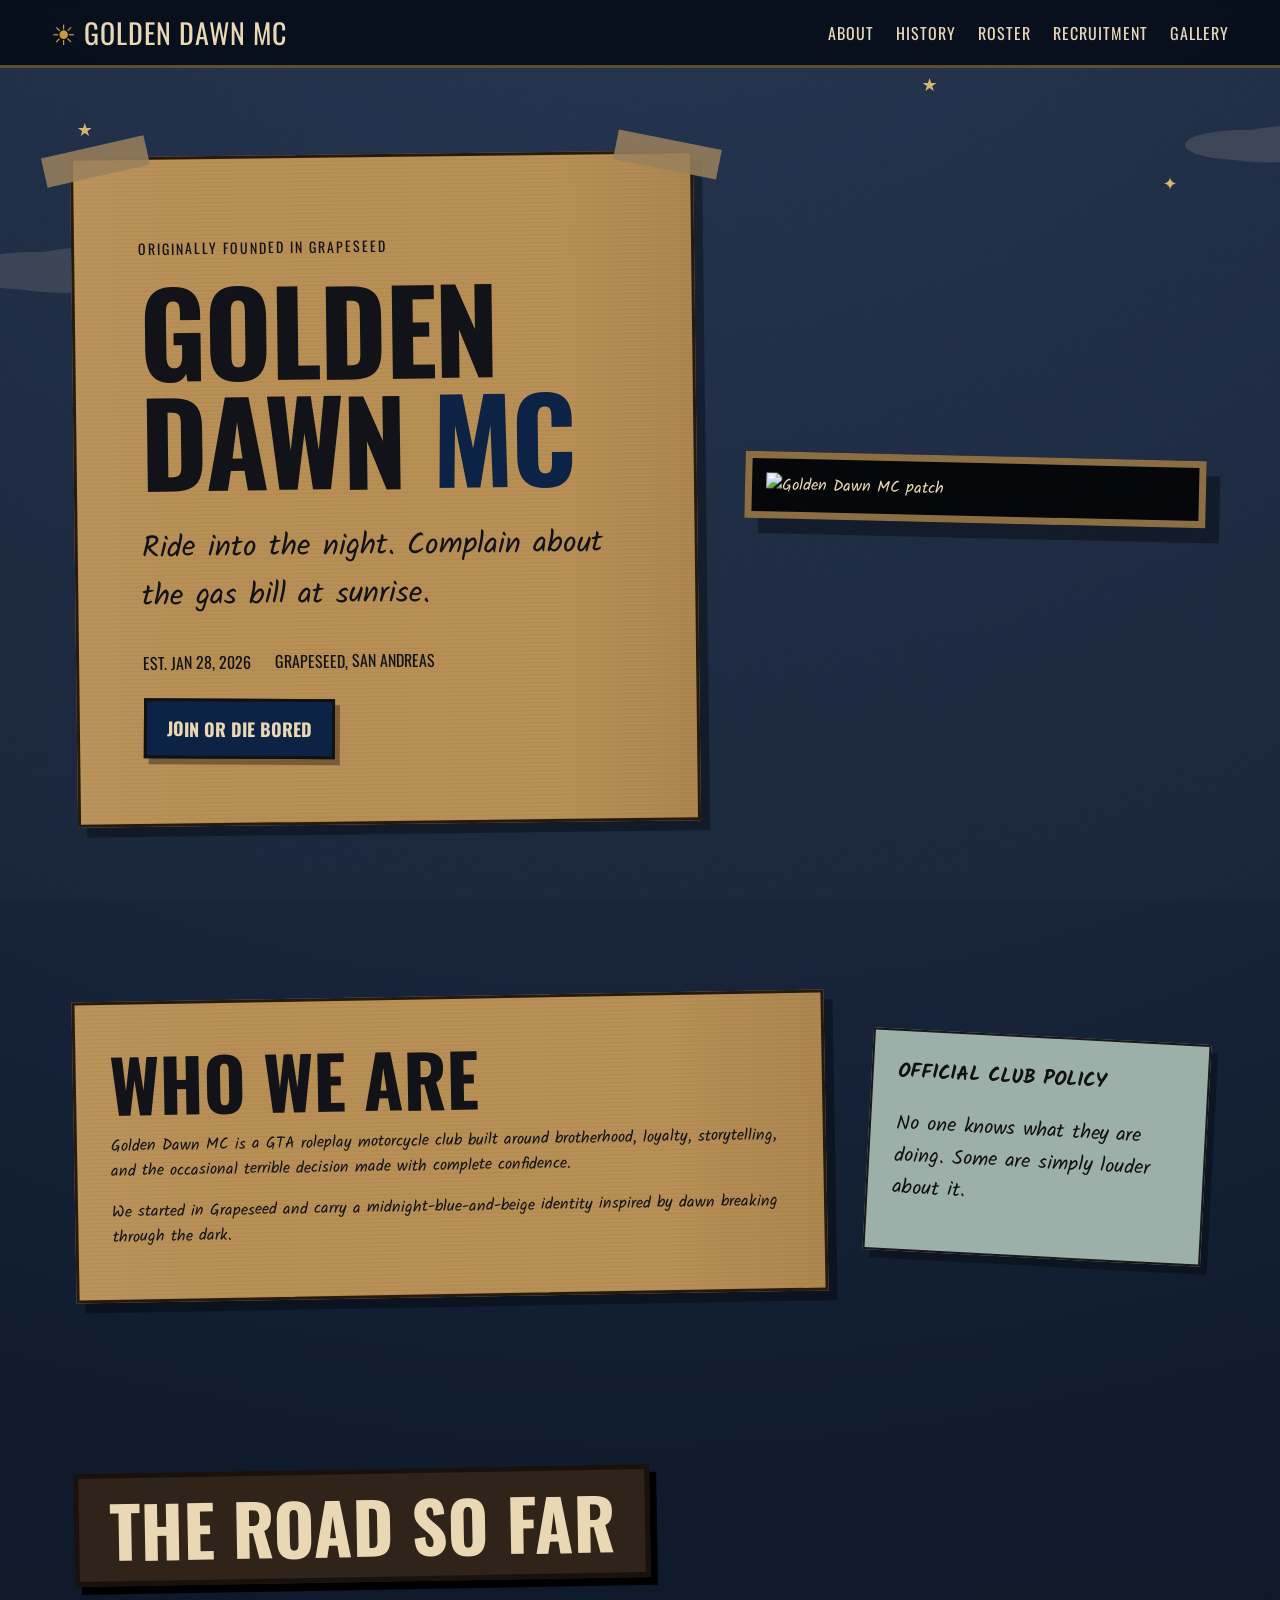
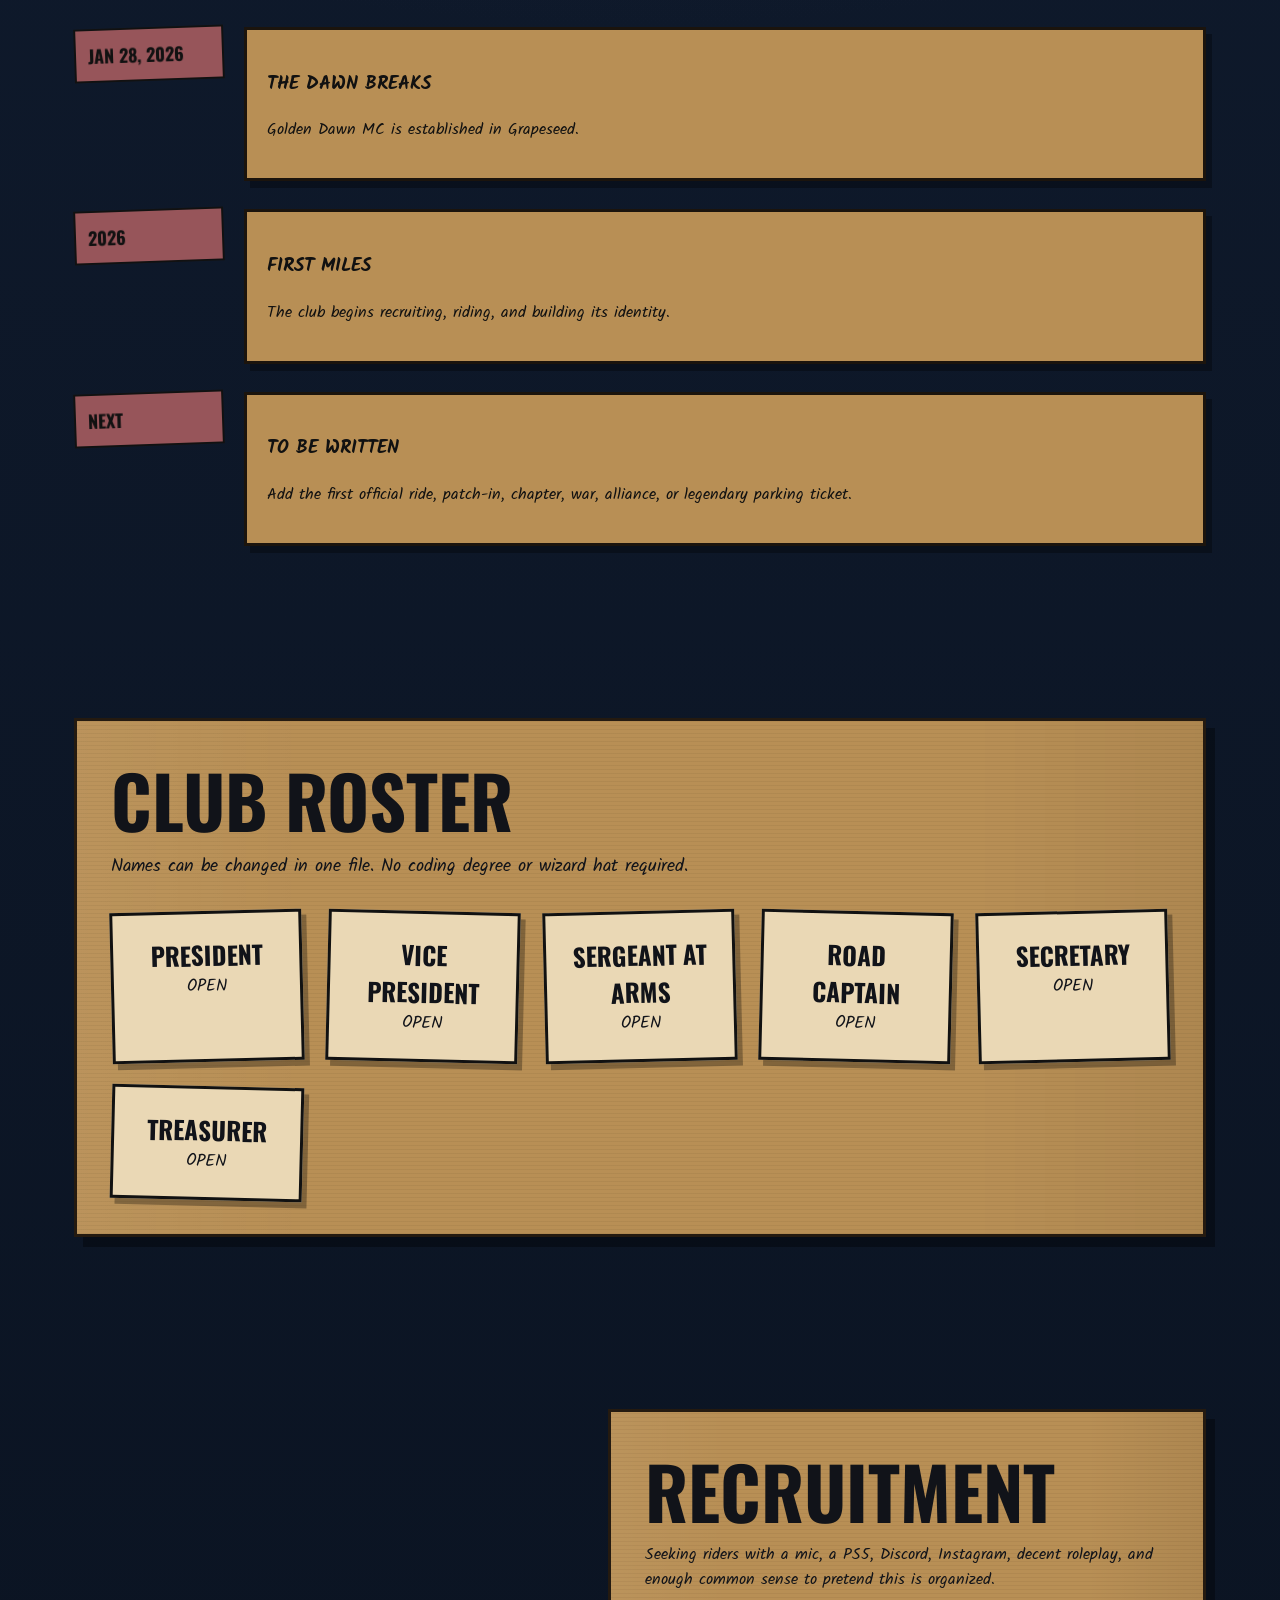
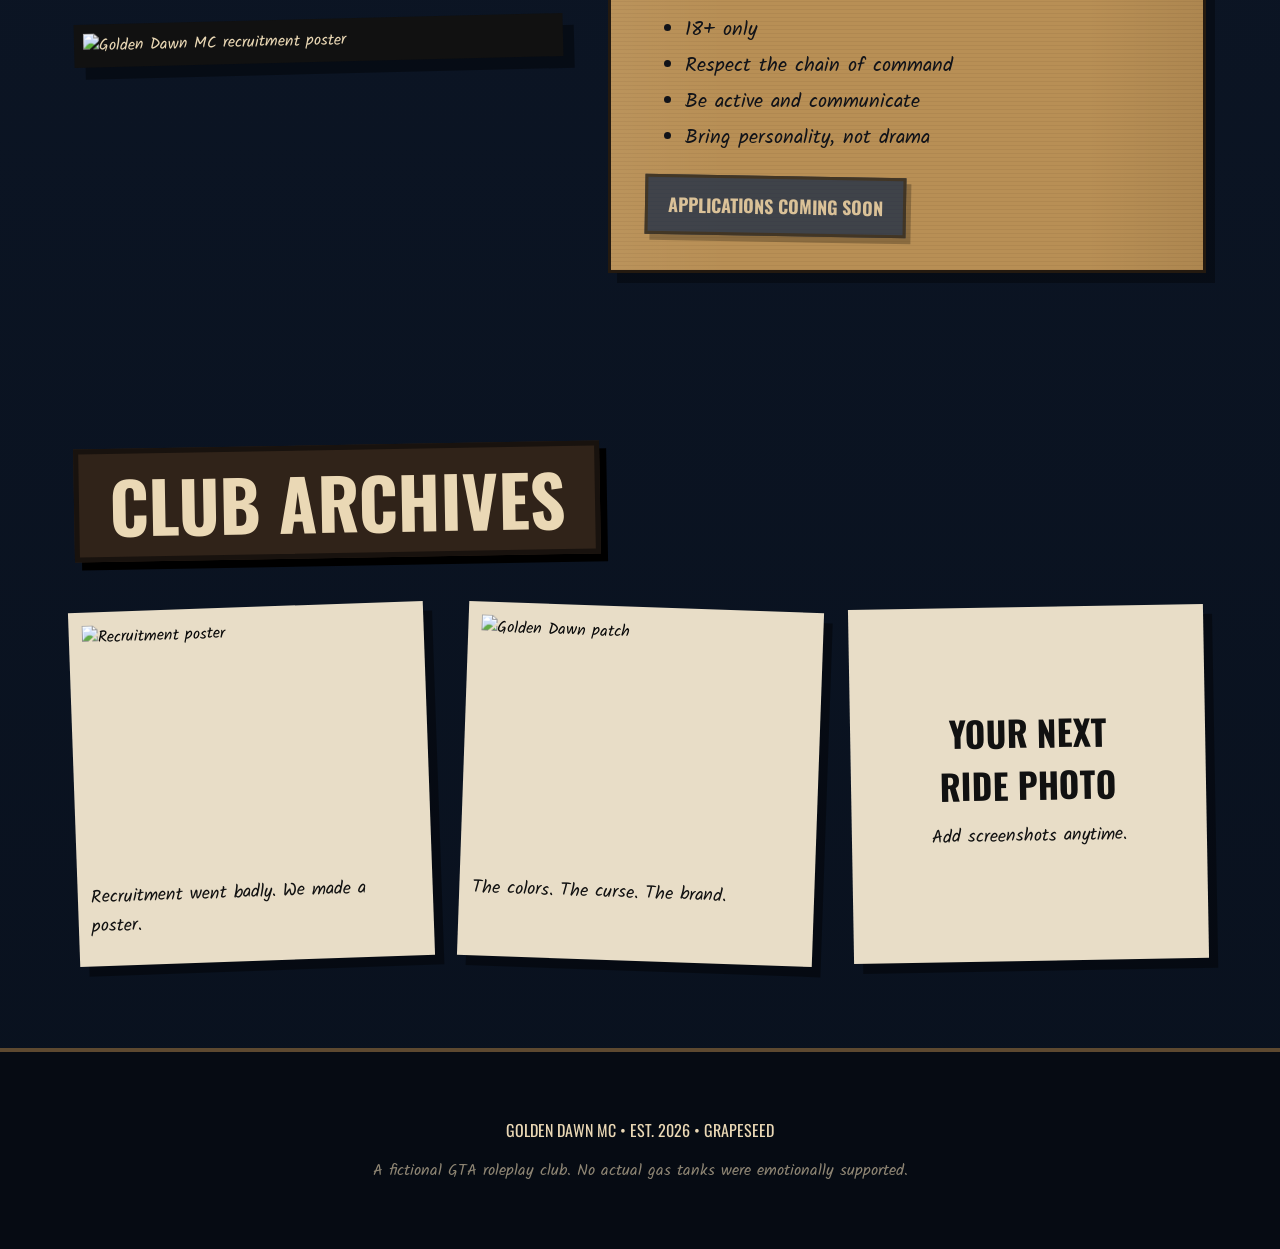
==== index.html @ 98eec3bc "Initial website upload" ====
<!doctype html>
<html lang="en">
<head>
  <meta charset="utf-8" />
  <meta name="viewport" content="width=device-width,initial-scale=1" />
  <meta name="theme-color" content="#0b1323" />
  <meta name="description" content="Golden Dawn MC — established January 28, 2026 in Grapeseed." />
  <title>Golden Dawn MC</title>
  <link rel="preconnect" href="https://fonts.googleapis.com">
  <link rel="preconnect" href="https://fonts.gstatic.com" crossorigin>
  <link href="https://fonts.googleapis.com/css2?family=Kalam:wght@400;700&family=Oswald:wght@500;700&display=swap" rel="stylesheet">
  <link rel="stylesheet" href="styles.css" />
</head>
<body>
  <div class="paper-sky" aria-hidden="true">
    <span class="star s1">★</span><span class="star s2">✦</span><span class="star s3">★</span>
    <span class="cloud c1"></span><span class="cloud c2"></span>
  </div>

  <header class="topbar">
    <a class="brand" href="#home">
      <span class="mini-sun">☀</span>
      <span>GOLDEN DAWN MC</span>
    </a>
    <button id="menuBtn" class="menu-btn" aria-expanded="false" aria-controls="mainNav">MENU</button>
    <nav id="mainNav" class="nav">
      <a href="#about">ABOUT</a>
      <a href="#history">HISTORY</a>
      <a href="#roster">ROSTER</a>
      <a href="#recruitment">RECRUITMENT</a>
      <a href="#gallery">GALLERY</a>
    </nav>
  </header>

  <main>
    <section id="home" class="hero section">
      <div class="hero-copy cardboard big-sign">
        <div class="tape tape-left"></div><div class="tape tape-right"></div>
        <p class="eyebrow">ORIGINALLY FOUNDED IN GRAPESEED</p>
        <h1>GOLDEN DAWN <span>MC</span></h1>
        <p class="tagline">Ride into the night. Complain about the gas bill at sunrise.</p>
        <div class="hero-meta">
          <span>EST. JAN 28, 2026</span>
          <span>GRAPESEED, SAN ANDREAS</span>
        </div>
        <a class="paper-button" href="#recruitment">JOIN OR DIE BORED</a>
      </div>

      <div class="patch-frame">
        <img src="assets/golden-dawn-patch.jpg" alt="Golden Dawn MC patch" />
      </div>
    </section>

    <section id="about" class="section split">
      <div class="cardboard panel crooked-left">
        <h2>WHO WE ARE</h2>
        <p id="aboutText">Golden Dawn MC is a GTA roleplay motorcycle club built around brotherhood, loyalty, storytelling, and the occasional terrible decision made with complete confidence.</p>
        <p>We started in Grapeseed and carry a midnight-blue-and-beige identity inspired by dawn breaking through the dark.</p>
      </div>
      <aside class="sticky-note note-blue">
        <strong>OFFICIAL CLUB POLICY</strong>
        <p>No one knows what they are doing. Some are simply louder about it.</p>
      </aside>
    </section>

    <section id="history" class="section">
      <div class="wood-title"><h2>THE ROAD SO FAR</h2></div>
      <div id="timeline" class="timeline"></div>
    </section>

    <section id="roster" class="section">
      <div class="cardboard panel">
        <h2>CLUB ROSTER</h2>
        <p class="small-copy">Names can be changed in one file. No coding degree or wizard hat required.</p>
        <div id="rosterGrid" class="roster-grid"></div>
      </div>
    </section>

    <section id="recruitment" class="section recruitment">
      <div class="poster-wrap">
        <img src="assets/recruitment-poster.jpg" alt="Golden Dawn MC recruitment poster" />
      </div>
      <div class="cardboard panel requirements">
        <h2>RECRUITMENT</h2>
        <p>Seeking riders with a mic, a PS5, Discord, Instagram, decent roleplay, and enough common sense to pretend this is organized.</p>
        <ul>
          <li>18+ only</li>
          <li>Respect the chain of command</li>
          <li>Be active and communicate</li>
          <li>Bring personality, not drama</li>
        </ul>
        <a class="paper-button disabled" href="#" aria-disabled="true">APPLICATIONS COMING SOON</a>
      </div>
    </section>

    <section id="gallery" class="section">
      <div class="wood-title"><h2>CLUB ARCHIVES</h2></div>
      <div id="galleryGrid" class="gallery-grid">
        <figure class="polaroid"><img src="assets/recruitment-poster.jpg" alt="Recruitment poster"><figcaption>Recruitment went badly. We made a poster.</figcaption></figure>
        <figure class="polaroid"><img src="assets/golden-dawn-patch.jpg" alt="Golden Dawn patch"><figcaption>The colors. The curse. The brand.</figcaption></figure>
        <div class="polaroid placeholder"><span>YOUR NEXT<br>RIDE PHOTO</span><figcaption>Add screenshots anytime.</figcaption></div>
      </div>
    </section>
  </main>

  <footer>
    <p>GOLDEN DAWN MC • EST. 2026 • GRAPESEED</p>
    <p class="fine">A fictional GTA roleplay club. No actual gas tanks were emotionally supported.</p>
  </footer>

  <script src="content.js"></script>
  <script src="script.js"></script>
</body>
</html>
---- styles.css ----
:root{
  --night:#09111e;
  --night2:#111d31;
  --paper:#b88f55;
  --paper2:#d1aa70;
  --ink:#111319;
  --blue:#0d2345;
  --cream:#ead8b5;
  --gold:#c9993b;
  --red:#97555a;
  --green:#687348;
}
*{box-sizing:border-box}
html{scroll-behavior:smooth}
body{
  margin:0;color:var(--cream);background:
  radial-gradient(circle at 50% -10%,#263754 0,transparent 42%),
  linear-gradient(var(--night2),var(--night));
  font-family:Kalam,system-ui,sans-serif;
  min-height:100vh;overflow-x:hidden
}
body:before{
  content:"";position:fixed;inset:0;pointer-events:none;opacity:.12;
  background-image:url("data:image/svg+xml,%3Csvg xmlns='http://www.w3.org/2000/svg' width='90' height='90'%3E%3Cfilter id='n'%3E%3CfeTurbulence type='fractalNoise' baseFrequency='.9' numOctaves='3' stitchTiles='stitch'/%3E%3C/filter%3E%3Crect width='100%25' height='100%25' filter='url(%23n)' opacity='.4'/%3E%3C/svg%3E")
}
.paper-sky{position:fixed;inset:0;z-index:-1;overflow:hidden}
.star{position:absolute;color:#d8b56d;font-size:18px;animation:twinkle 3s infinite ease-in-out}
.s1{left:6%;top:13%}.s2{right:8%;top:19%;animation-delay:1s}.s3{left:72%;top:8%;animation-delay:2s}
.cloud{position:absolute;width:150px;height:38px;background:#bbb3a6;opacity:.18;border-radius:50%;filter:drop-shadow(30px 3px 0 #bbb3a6) drop-shadow(60px -5px 0 #bbb3a6)}
.c1{left:-40px;top:28%}.c2{right:-40px;top:14%;transform:scale(.8)}
@keyframes twinkle{50%{opacity:.25;transform:scale(.8)}}
.topbar{
  position:sticky;top:0;z-index:20;display:flex;align-items:center;justify-content:space-between;
  padding:12px clamp(16px,4vw,58px);background:rgba(7,14,25,.92);backdrop-filter:blur(10px);
  border-bottom:3px solid rgba(201,153,59,.45)
}
.brand{color:var(--cream);text-decoration:none;font-family:Oswald,sans-serif;font-size:clamp(18px,2.6vw,28px);letter-spacing:1px}
.mini-sun{color:var(--gold)}
.nav{display:flex;gap:22px}.nav a{color:var(--cream);text-decoration:none;font-family:Oswald,sans-serif;letter-spacing:1px}
.nav a:hover{color:var(--gold)}
.menu-btn{display:none;background:var(--paper);border:2px solid #111;padding:8px 12px;font:700 16px Oswald;transform:rotate(-2deg)}
.section{max-width:1180px;margin:auto;padding:86px 24px;position:relative}
.hero{min-height:88vh;display:grid;grid-template-columns:1.15fr .85fr;align-items:center;gap:48px}
.cardboard{
  color:var(--ink);background:
  linear-gradient(90deg,rgba(255,255,255,.04),transparent 20% 80%,rgba(0,0,0,.06)),
  repeating-linear-gradient(0deg,rgba(45,28,9,.06) 0 1px,transparent 1px 4px),
  var(--paper);
  border:3px solid #241a10;box-shadow:9px 10px 0 rgba(0,0,0,.34);
  position:relative
}
.big-sign{padding:clamp(30px,5vw,64px);transform:rotate(-.7deg)}
.big-sign h1,.panel h2,.wood-title h2{
  font-family:Oswald,sans-serif;line-height:.95;margin:.15em 0;text-transform:uppercase
}
.big-sign h1{font-size:clamp(58px,9vw,118px);letter-spacing:-2px}
.big-sign h1 span{color:var(--blue)}
.eyebrow{font-family:Oswald;letter-spacing:2px;font-size:14px}
.tagline{font-size:clamp(20px,2.5vw,30px);max-width:650px}
.hero-meta{display:flex;flex-wrap:wrap;gap:10px 24px;font-family:Oswald;margin:25px 0}
.tape{position:absolute;width:105px;height:30px;background:#9a805c;opacity:.86;top:-14px}
.tape-left{left:-30px;transform:rotate(-12deg)}.tape-right{right:-30px;transform:rotate(12deg)}
.paper-button{
  display:inline-block;background:var(--blue);color:var(--cream);padding:14px 20px;text-decoration:none;
  border:3px solid #111;font:700 18px Oswald;box-shadow:5px 6px 0 rgba(0,0,0,.35);transform:rotate(1deg)
}
.paper-button:hover{transform:translateY(-2px) rotate(-1deg)}
.patch-frame{padding:14px;background:#05070a;border:7px solid #8c6e45;box-shadow:14px 15px 0 rgba(0,0,0,.36);transform:rotate(1.3deg)}
.patch-frame img{width:100%;display:block}
.split{display:grid;grid-template-columns:1fr .45fr;gap:42px;align-items:center}
.panel{padding:34px}.panel h2{font-size:clamp(42px,6vw,72px)}
.crooked-left{transform:rotate(-1deg)}
.sticky-note{color:#111;padding:25px;box-shadow:7px 8px 0 rgba(0,0,0,.3);font-size:20px;transform:rotate(3deg);border:2px solid #171717}
.note-blue{background:#9cafa9}
.wood-title{background:#302319;border:5px solid #18120e;padding:18px 30px;display:inline-block;transform:rotate(-1deg);box-shadow:7px 8px 0 #000}
.wood-title h2{font-size:clamp(38px,6vw,70px);margin:0}
.timeline{margin-top:45px;display:grid;gap:28px}
.timeline-item{display:grid;grid-template-columns:150px 1fr;gap:20px;align-items:start}
.timeline-date{background:var(--red);color:#111;border:2px solid #111;padding:12px;font:700 18px Oswald;transform:rotate(-2deg)}
.timeline-copy{background:var(--paper);color:#111;border:3px solid #1b140d;padding:20px;box-shadow:6px 7px 0 rgba(0,0,0,.3)}
.roster-grid{display:grid;grid-template-columns:repeat(auto-fit,minmax(180px,1fr));gap:24px;margin-top:30px}
.member{padding:22px;background:var(--cream);border:3px solid #111;text-align:center;transform:rotate(var(--tilt,1deg));box-shadow:5px 6px 0 rgba(0,0,0,.3)}
.member strong{display:block;font:700 25px Oswald}.member span{font-size:17px}
.small-copy{font-size:18px}
.recruitment{display:grid;grid-template-columns:.9fr 1.1fr;gap:45px;align-items:center}
.poster-wrap{background:#111;padding:9px;transform:rotate(-1.4deg);box-shadow:11px 12px 0 rgba(0,0,0,.4)}
.poster-wrap img{display:block;width:100%}
.requirements ul{font-size:20px;line-height:1.8}
.disabled{opacity:.7;pointer-events:none}
.gallery-grid{display:grid;grid-template-columns:repeat(3,1fr);gap:34px;margin-top:50px}
.polaroid{margin:0;background:#e8ddc7;padding:13px 13px 25px;color:#111;box-shadow:9px 10px 0 rgba(0,0,0,.4);transform:rotate(-2deg)}
.polaroid:nth-child(2){transform:rotate(2deg)}.polaroid:nth-child(3){transform:rotate(-1deg)}
.polaroid img{width:100%;aspect-ratio:4/3;object-fit:cover;display:block;filter:saturate(.8) contrast(1.08)}
.polaroid figcaption{padding-top:12px;font-size:18px}
.placeholder{min-height:280px;display:flex;flex-direction:column;justify-content:center;align-items:center}
.placeholder span{font:700 35px Oswald;text-align:center}
footer{text-align:center;padding:50px 20px;background:#060b13;border-top:4px solid #5d4930;font-family:Oswald}
.fine{opacity:.6;font-family:Kalam}
@media(max-width:820px){
  .menu-btn{display:block}.nav{display:none;position:absolute;right:12px;top:62px;flex-direction:column;background:var(--paper);padding:18px;border:3px solid #111;box-shadow:6px 7px #000}
  .nav.open{display:flex}.nav a{color:#111}
  .hero,.split,.recruitment{grid-template-columns:1fr}.hero{padding-top:45px}.patch-frame{max-width:570px;margin:auto}
  .gallery-grid{grid-template-columns:1fr}.timeline-item{grid-template-columns:1fr}
}
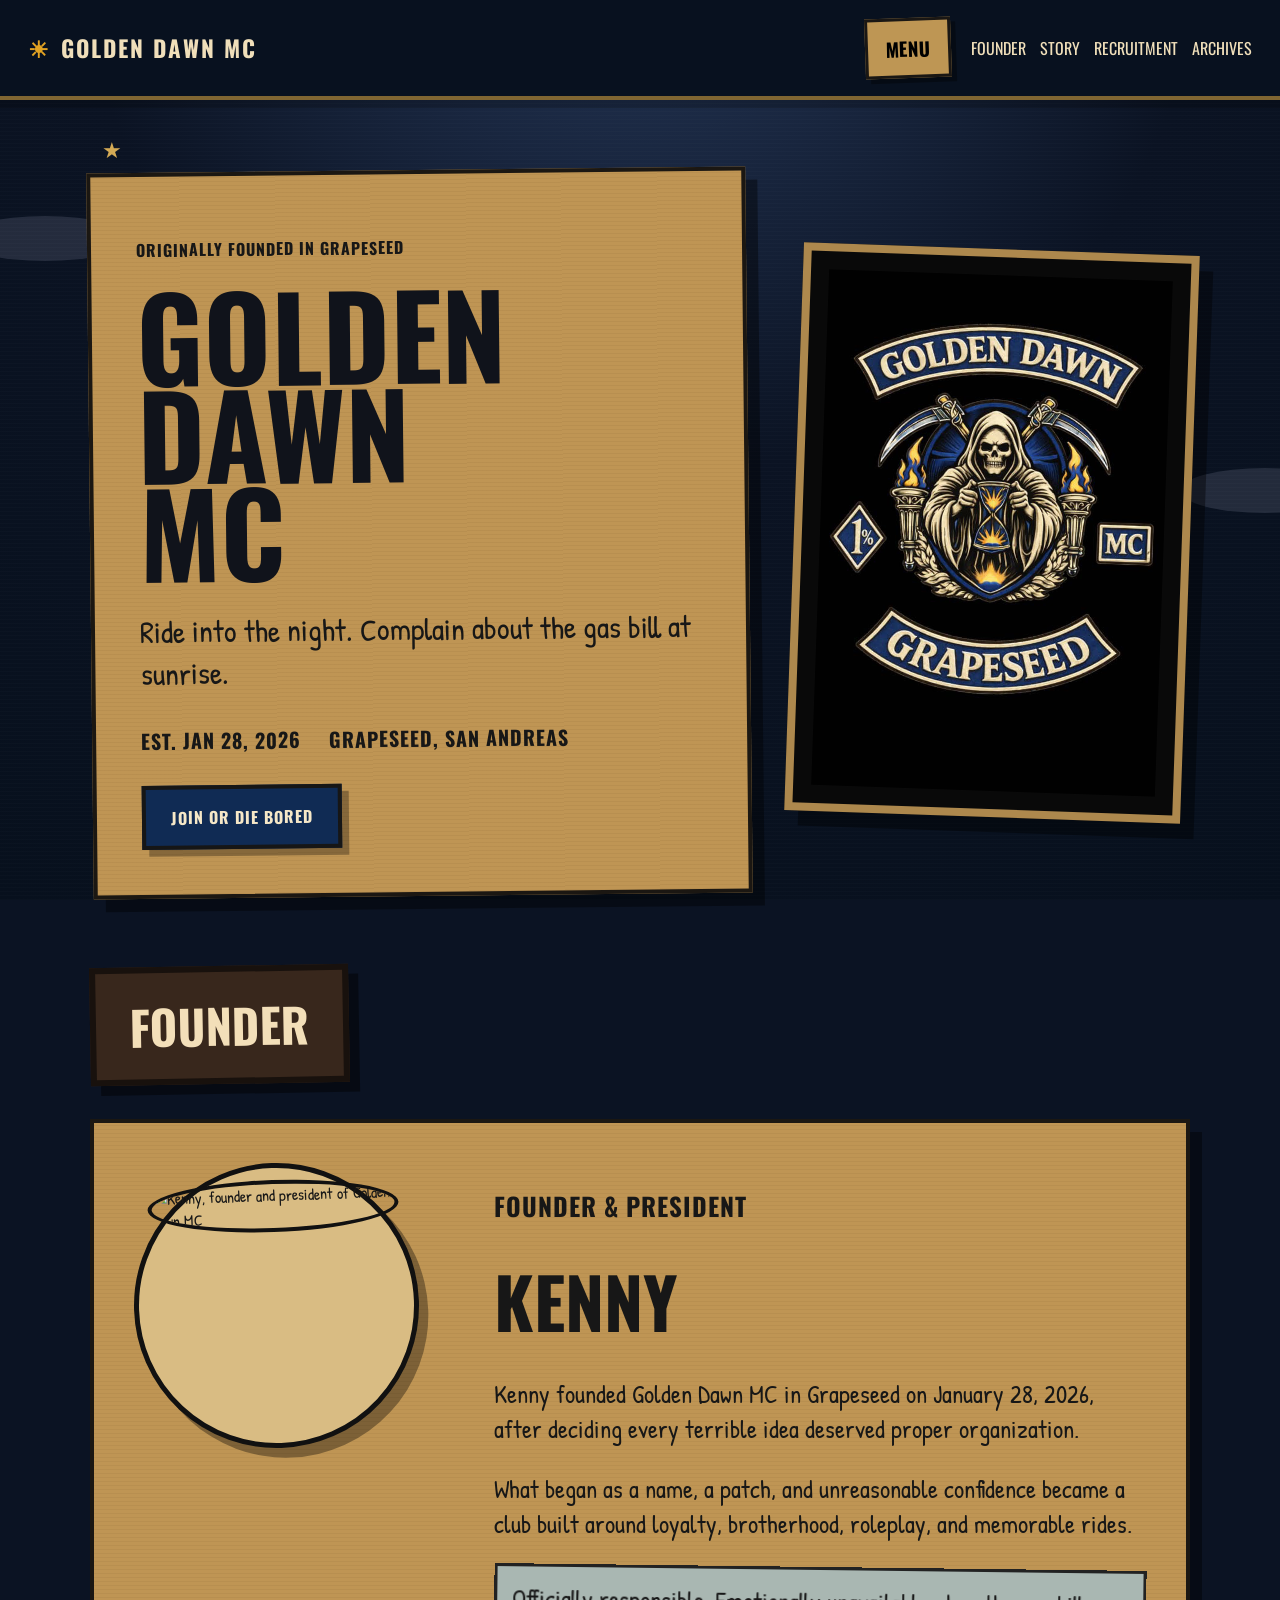
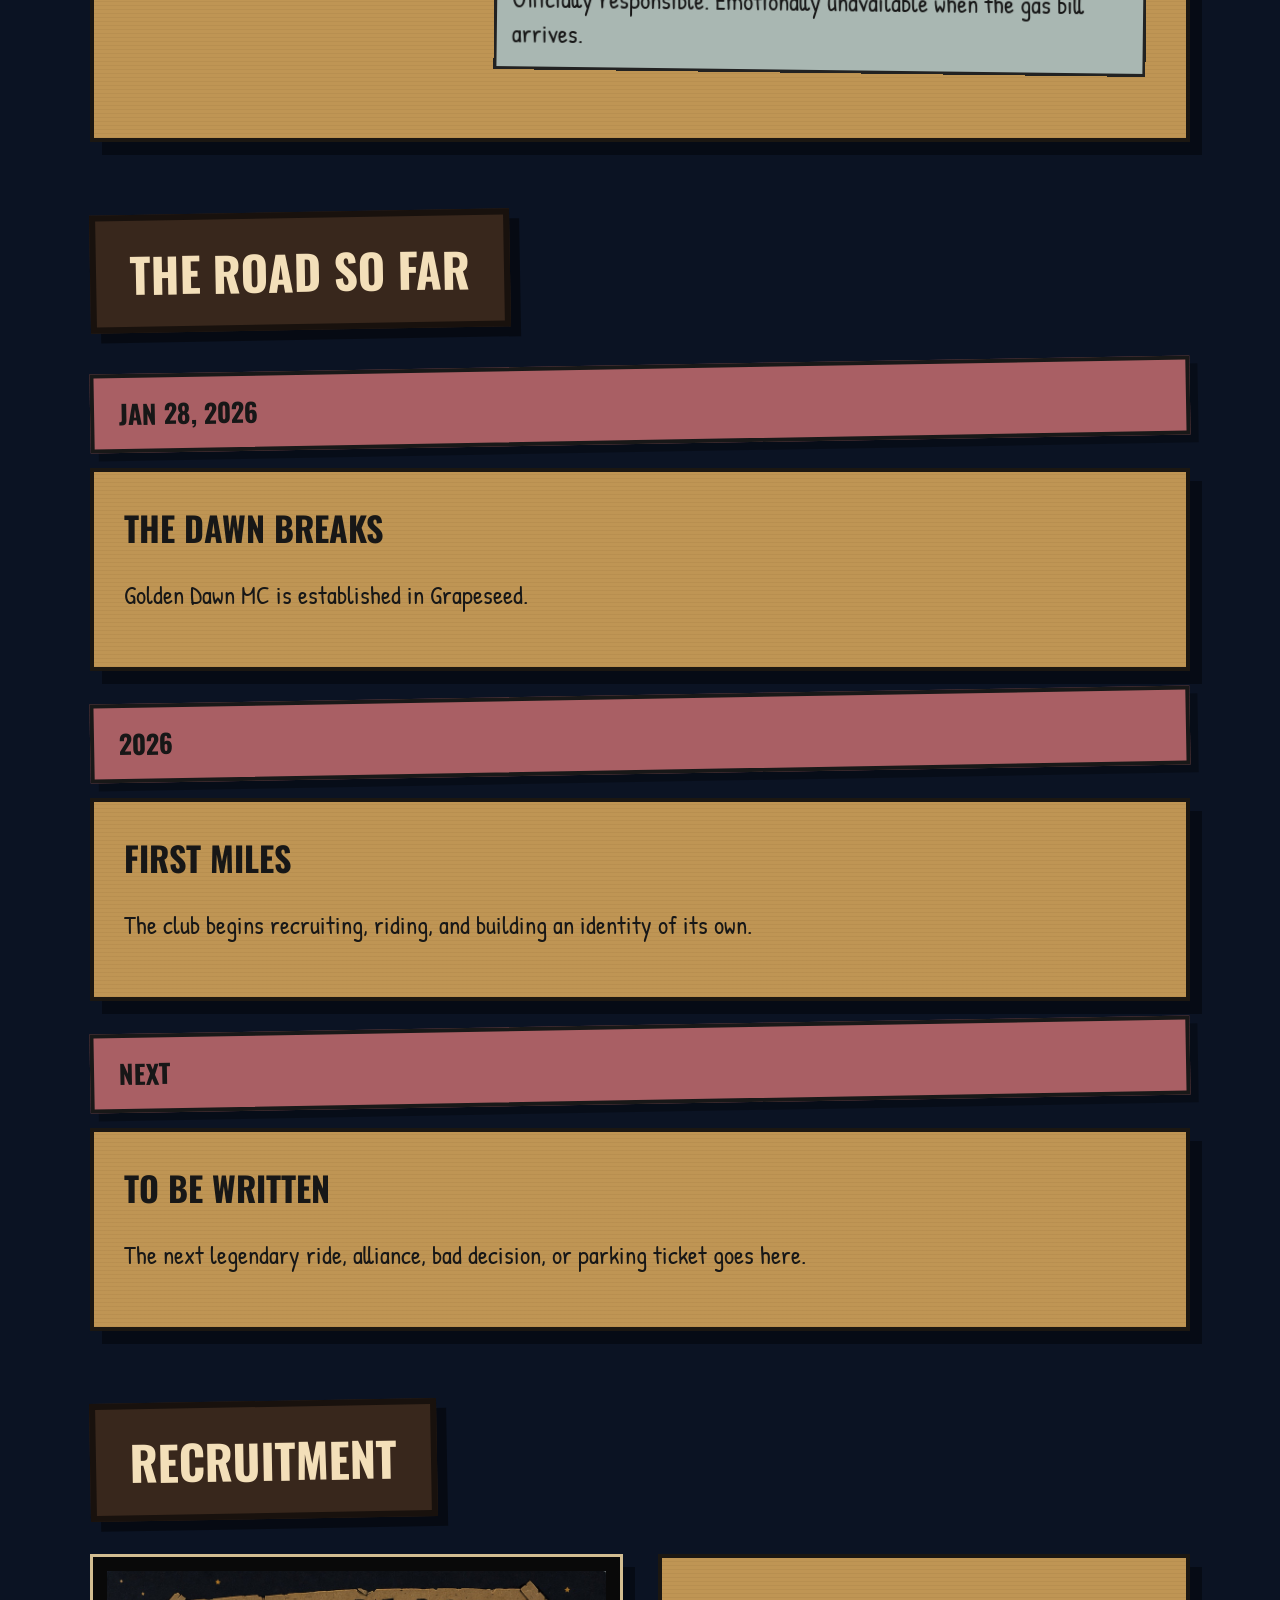
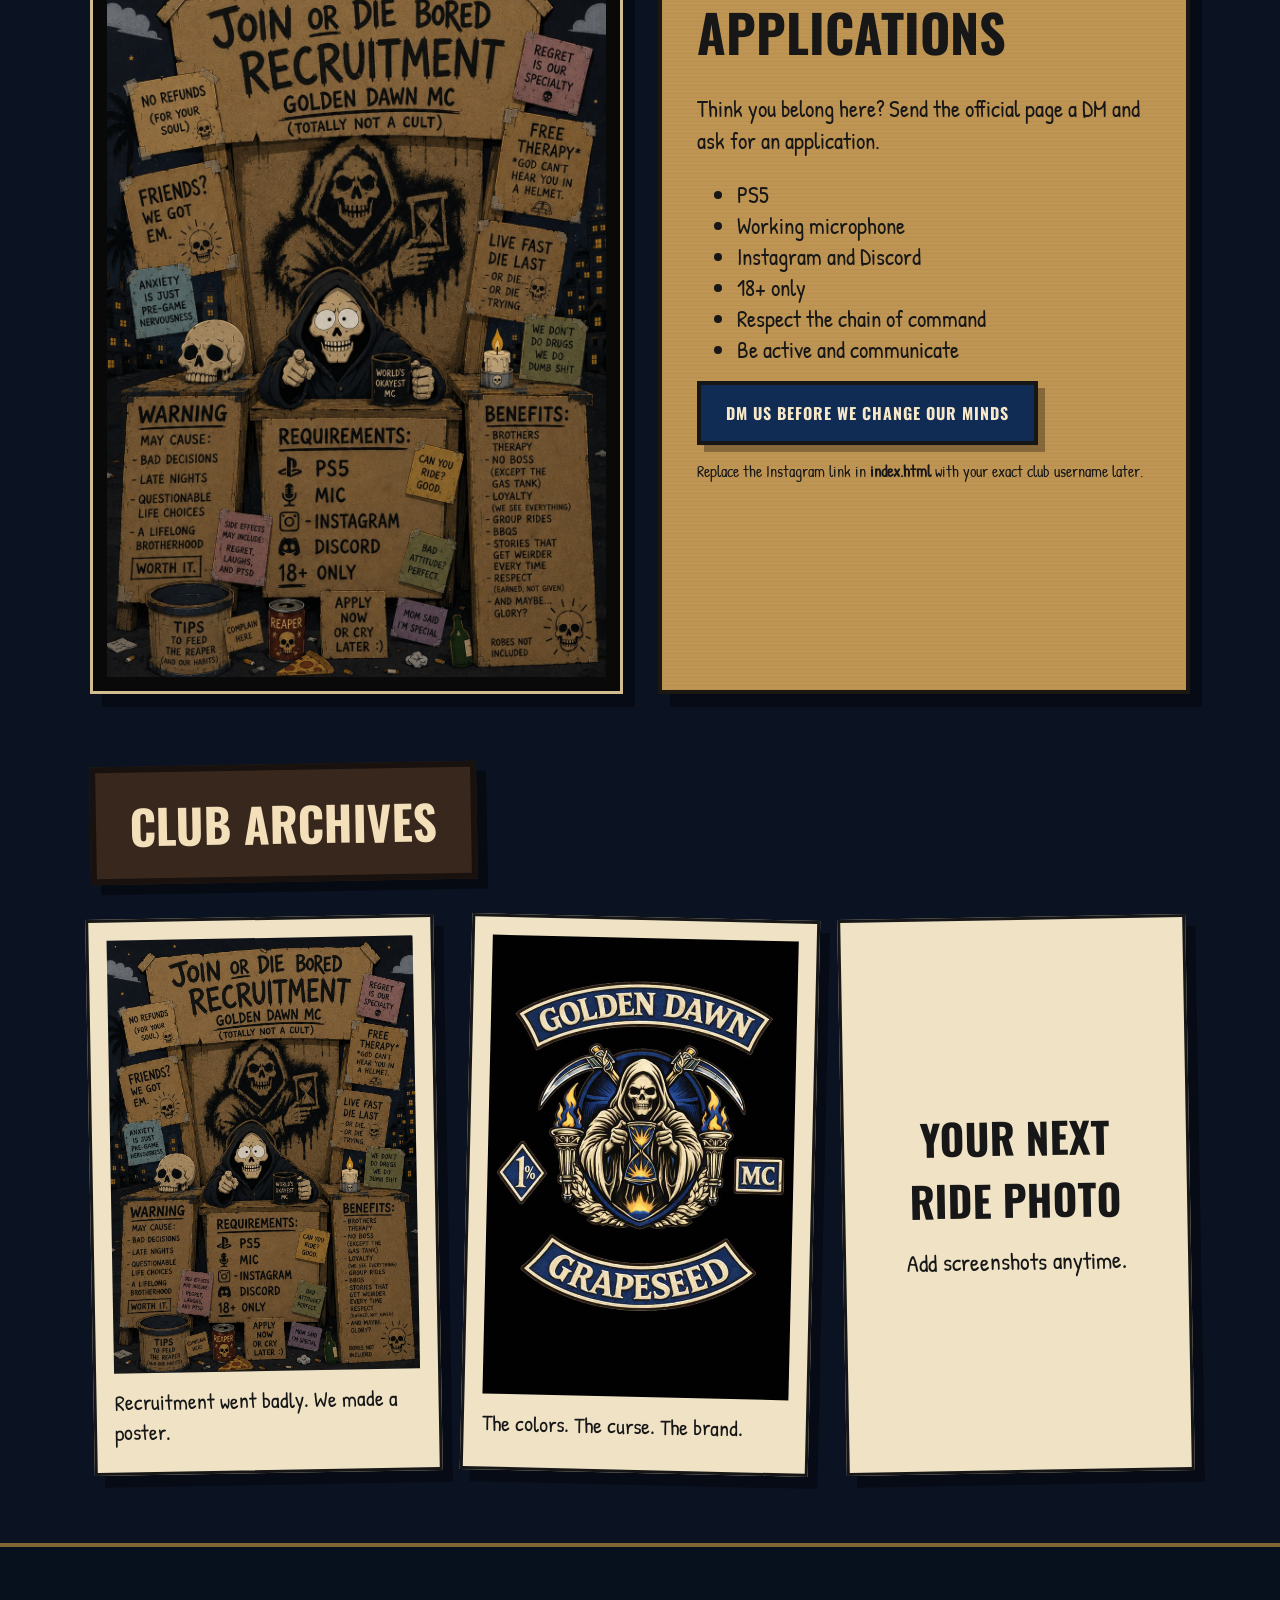
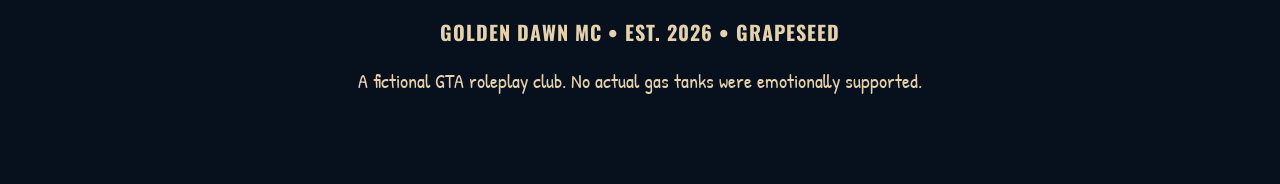
==== commit e797011c: "Add files via upload" ====
--- a/index.html
+++ b/index.html
@@ -1,114 +1,137 @@
 <!doctype html>
 <html lang="en">
 <head>
-  <meta charset="utf-8" />
-  <meta name="viewport" content="width=device-width,initial-scale=1" />
-  <meta name="theme-color" content="#0b1323" />
-  <meta name="description" content="Golden Dawn MC — established January 28, 2026 in Grapeseed." />
+  <meta charset="utf-8">
+  <meta name="viewport" content="width=device-width, initial-scale=1">
+  <meta name="theme-color" content="#0b1323">
+  <meta name="description" content="Official website of Golden Dawn MC, a fictional GTA roleplay motorcycle club founded in Grapeseed.">
   <title>Golden Dawn MC</title>
   <link rel="preconnect" href="https://fonts.googleapis.com">
   <link rel="preconnect" href="https://fonts.gstatic.com" crossorigin>
-  <link href="https://fonts.googleapis.com/css2?family=Kalam:wght@400;700&family=Oswald:wght@500;700&display=swap" rel="stylesheet">
-  <link rel="stylesheet" href="styles.css" />
+  <link href="https://fonts.googleapis.com/css2?family=Oswald:wght@500;600;700&family=Patrick+Hand&display=swap" rel="stylesheet">
+  <link rel="stylesheet" href="styles.css">
 </head>
 <body>
-  <div class="paper-sky" aria-hidden="true">
-    <span class="star s1">★</span><span class="star s2">✦</span><span class="star s3">★</span>
+  <div class="sky" aria-hidden="true">
+    <span class="star s1">★</span><span class="star s2">★</span><span class="star s3">★</span>
     <span class="cloud c1"></span><span class="cloud c2"></span>
   </div>
 
   <header class="topbar">
-    <a class="brand" href="#home">
-      <span class="mini-sun">☀</span>
-      <span>GOLDEN DAWN MC</span>
-    </a>
-    <button id="menuBtn" class="menu-btn" aria-expanded="false" aria-controls="mainNav">MENU</button>
+    <a class="brand" href="#home"><span class="sun">☀</span><span>GOLDEN DAWN MC</span></a>
+    <button class="menu-btn" id="menuBtn" aria-expanded="false" aria-controls="mainNav">MENU</button>
     <nav id="mainNav" class="nav">
-      <a href="#about">ABOUT</a>
-      <a href="#history">HISTORY</a>
-      <a href="#roster">ROSTER</a>
+      <a href="#founder">FOUNDER</a>
+      <a href="#story">STORY</a>
       <a href="#recruitment">RECRUITMENT</a>
-      <a href="#gallery">GALLERY</a>
+      <a href="#archives">ARCHIVES</a>
     </nav>
   </header>
 
   <main>
-    <section id="home" class="hero section">
-      <div class="hero-copy cardboard big-sign">
-        <div class="tape tape-left"></div><div class="tape tape-right"></div>
+    <section id="home" class="section hero">
+      <div class="cardboard hero-card">
         <p class="eyebrow">ORIGINALLY FOUNDED IN GRAPESEED</p>
-        <h1>GOLDEN DAWN <span>MC</span></h1>
+        <h1>GOLDEN DAWN<br>MC</h1>
         <p class="tagline">Ride into the night. Complain about the gas bill at sunrise.</p>
-        <div class="hero-meta">
+        <div class="facts">
           <span>EST. JAN 28, 2026</span>
           <span>GRAPESEED, SAN ANDREAS</span>
         </div>
         <a class="paper-button" href="#recruitment">JOIN OR DIE BORED</a>
       </div>
 
-      <div class="patch-frame">
-        <img src="assets/golden-dawn-patch.jpg" alt="Golden Dawn MC patch" />
+      <figure class="patch-frame">
+        <img src="golden-dawn-patch.jpg" alt="Golden Dawn Motorcycle Club patch">
+      </figure>
+    </section>
+
+    <section id="founder" class="section">
+      <div class="section-label">FOUNDER</div>
+      <article class="founder-card cardboard">
+        <div class="founder-photo-frame">
+          <img src="kenny-founder.jpg" alt="Kenny, founder and president of Golden Dawn MC">
+        </div>
+        <div class="founder-copy">
+          <p class="tiny-label">FOUNDER & PRESIDENT</p>
+          <h2>KENNY</h2>
+          <p>Kenny founded Golden Dawn MC in Grapeseed on January 28, 2026, after deciding every terrible idea deserved proper organization.</p>
+          <p>What began as a name, a patch, and unreasonable confidence became a club built around loyalty, brotherhood, roleplay, and memorable rides.</p>
+          <p class="quote">Officially responsible. Emotionally unavailable when the gas bill arrives.</p>
+        </div>
+      </article>
+    </section>
+
+    <section id="story" class="section">
+      <div class="section-label">THE ROAD SO FAR</div>
+      <div class="timeline">
+        <div class="date-strip">JAN 28, 2026</div>
+        <article class="story-card">
+          <h3>THE DAWN BREAKS</h3>
+          <p>Golden Dawn MC is established in Grapeseed.</p>
+        </article>
+
+        <div class="date-strip">2026</div>
+        <article class="story-card">
+          <h3>FIRST MILES</h3>
+          <p>The club begins recruiting, riding, and building an identity of its own.</p>
+        </article>
+
+        <div class="date-strip">NEXT</div>
+        <article class="story-card">
+          <h3>TO BE WRITTEN</h3>
+          <p>The next legendary ride, alliance, bad decision, or parking ticket goes here.</p>
+        </article>
       </div>
     </section>
 
-    <section id="about" class="section split">
-      <div class="cardboard panel crooked-left">
-        <h2>WHO WE ARE</h2>
-        <p id="aboutText">Golden Dawn MC is a GTA roleplay motorcycle club built around brotherhood, loyalty, storytelling, and the occasional terrible decision made with complete confidence.</p>
-        <p>We started in Grapeseed and carry a midnight-blue-and-beige identity inspired by dawn breaking through the dark.</p>
-      </div>
-      <aside class="sticky-note note-blue">
-        <strong>OFFICIAL CLUB POLICY</strong>
-        <p>No one knows what they are doing. Some are simply louder about it.</p>
-      </aside>
-    </section>
-
-    <section id="history" class="section">
-      <div class="wood-title"><h2>THE ROAD SO FAR</h2></div>
-      <div id="timeline" class="timeline"></div>
-    </section>
-
-    <section id="roster" class="section">
-      <div class="cardboard panel">
-        <h2>CLUB ROSTER</h2>
-        <p class="small-copy">Names can be changed in one file. No coding degree or wizard hat required.</p>
-        <div id="rosterGrid" class="roster-grid"></div>
+    <section id="recruitment" class="section">
+      <div class="section-label">RECRUITMENT</div>
+      <div class="recruit-grid">
+        <figure class="poster-frame">
+          <img src="recruitment-poster.jpg" alt="Golden Dawn MC recruitment poster">
+        </figure>
+        <article class="requirements cardboard">
+          <h2>APPLICATIONS</h2>
+          <p>Think you belong here? Send the official page a DM and ask for an application.</p>
+          <ul>
+            <li>PS5</li>
+            <li>Working microphone</li>
+            <li>Instagram and Discord</li>
+            <li>18+ only</li>
+            <li>Respect the chain of command</li>
+            <li>Be active and communicate</li>
+          </ul>
+          <a class="paper-button" href="https://www.instagram.com/" target="_blank" rel="noopener">DM US BEFORE WE CHANGE OUR MINDS</a>
+          <p class="small-note">Replace the Instagram link in <strong>index.html</strong> with your exact club username later.</p>
+        </article>
       </div>
     </section>
 
-    <section id="recruitment" class="section recruitment">
-      <div class="poster-wrap">
-        <img src="assets/recruitment-poster.jpg" alt="Golden Dawn MC recruitment poster" />
-      </div>
-      <div class="cardboard panel requirements">
-        <h2>RECRUITMENT</h2>
-        <p>Seeking riders with a mic, a PS5, Discord, Instagram, decent roleplay, and enough common sense to pretend this is organized.</p>
-        <ul>
-          <li>18+ only</li>
-          <li>Respect the chain of command</li>
-          <li>Be active and communicate</li>
-          <li>Bring personality, not drama</li>
-        </ul>
-        <a class="paper-button disabled" href="#" aria-disabled="true">APPLICATIONS COMING SOON</a>
-      </div>
-    </section>
-
-    <section id="gallery" class="section">
-      <div class="wood-title"><h2>CLUB ARCHIVES</h2></div>
-      <div id="galleryGrid" class="gallery-grid">
-        <figure class="polaroid"><img src="assets/recruitment-poster.jpg" alt="Recruitment poster"><figcaption>Recruitment went badly. We made a poster.</figcaption></figure>
-        <figure class="polaroid"><img src="assets/golden-dawn-patch.jpg" alt="Golden Dawn patch"><figcaption>The colors. The curse. The brand.</figcaption></figure>
-        <div class="polaroid placeholder"><span>YOUR NEXT<br>RIDE PHOTO</span><figcaption>Add screenshots anytime.</figcaption></div>
+    <section id="archives" class="section">
+      <div class="section-label">CLUB ARCHIVES</div>
+      <div class="archive-grid">
+        <figure class="polaroid">
+          <img src="recruitment-poster.jpg" alt="Recruitment poster">
+          <figcaption>Recruitment went badly. We made a poster.</figcaption>
+        </figure>
+        <figure class="polaroid">
+          <img src="golden-dawn-patch.jpg" alt="Golden Dawn patch">
+          <figcaption>The colors. The curse. The brand.</figcaption>
+        </figure>
+        <div class="polaroid placeholder">
+          <strong>YOUR NEXT<br>RIDE PHOTO</strong>
+          <span>Add screenshots anytime.</span>
+        </div>
       </div>
     </section>
   </main>
 
   <footer>
-    <p>GOLDEN DAWN MC • EST. 2026 • GRAPESEED</p>
-    <p class="fine">A fictional GTA roleplay club. No actual gas tanks were emotionally supported.</p>
+    <strong>GOLDEN DAWN MC • EST. 2026 • GRAPESEED</strong>
+    <p>A fictional GTA roleplay club. No actual gas tanks were emotionally supported.</p>
   </footer>
 
-  <script src="content.js"></script>
   <script src="script.js"></script>
 </body>
 </html>
--- a/styles.css
+++ b/styles.css
@@ -1,105 +1 @@
-
-:root{
-  --night:#09111e;
-  --night2:#111d31;
-  --paper:#b88f55;
-  --paper2:#d1aa70;
-  --ink:#111319;
-  --blue:#0d2345;
-  --cream:#ead8b5;
-  --gold:#c9993b;
-  --red:#97555a;
-  --green:#687348;
-}
-*{box-sizing:border-box}
-html{scroll-behavior:smooth}
-body{
-  margin:0;color:var(--cream);background:
-  radial-gradient(circle at 50% -10%,#263754 0,transparent 42%),
-  linear-gradient(var(--night2),var(--night));
-  font-family:Kalam,system-ui,sans-serif;
-  min-height:100vh;overflow-x:hidden
-}
-body:before{
-  content:"";position:fixed;inset:0;pointer-events:none;opacity:.12;
-  background-image:url("data:image/svg+xml,%3Csvg xmlns='http://www.w3.org/2000/svg' width='90' height='90'%3E%3Cfilter id='n'%3E%3CfeTurbulence type='fractalNoise' baseFrequency='.9' numOctaves='3' stitchTiles='stitch'/%3E%3C/filter%3E%3Crect width='100%25' height='100%25' filter='url(%23n)' opacity='.4'/%3E%3C/svg%3E")
-}
-.paper-sky{position:fixed;inset:0;z-index:-1;overflow:hidden}
-.star{position:absolute;color:#d8b56d;font-size:18px;animation:twinkle 3s infinite ease-in-out}
-.s1{left:6%;top:13%}.s2{right:8%;top:19%;animation-delay:1s}.s3{left:72%;top:8%;animation-delay:2s}
-.cloud{position:absolute;width:150px;height:38px;background:#bbb3a6;opacity:.18;border-radius:50%;filter:drop-shadow(30px 3px 0 #bbb3a6) drop-shadow(60px -5px 0 #bbb3a6)}
-.c1{left:-40px;top:28%}.c2{right:-40px;top:14%;transform:scale(.8)}
-@keyframes twinkle{50%{opacity:.25;transform:scale(.8)}}
-.topbar{
-  position:sticky;top:0;z-index:20;display:flex;align-items:center;justify-content:space-between;
-  padding:12px clamp(16px,4vw,58px);background:rgba(7,14,25,.92);backdrop-filter:blur(10px);
-  border-bottom:3px solid rgba(201,153,59,.45)
-}
-.brand{color:var(--cream);text-decoration:none;font-family:Oswald,sans-serif;font-size:clamp(18px,2.6vw,28px);letter-spacing:1px}
-.mini-sun{color:var(--gold)}
-.nav{display:flex;gap:22px}.nav a{color:var(--cream);text-decoration:none;font-family:Oswald,sans-serif;letter-spacing:1px}
-.nav a:hover{color:var(--gold)}
-.menu-btn{display:none;background:var(--paper);border:2px solid #111;padding:8px 12px;font:700 16px Oswald;transform:rotate(-2deg)}
-.section{max-width:1180px;margin:auto;padding:86px 24px;position:relative}
-.hero{min-height:88vh;display:grid;grid-template-columns:1.15fr .85fr;align-items:center;gap:48px}
-.cardboard{
-  color:var(--ink);background:
-  linear-gradient(90deg,rgba(255,255,255,.04),transparent 20% 80%,rgba(0,0,0,.06)),
-  repeating-linear-gradient(0deg,rgba(45,28,9,.06) 0 1px,transparent 1px 4px),
-  var(--paper);
-  border:3px solid #241a10;box-shadow:9px 10px 0 rgba(0,0,0,.34);
-  position:relative
-}
-.big-sign{padding:clamp(30px,5vw,64px);transform:rotate(-.7deg)}
-.big-sign h1,.panel h2,.wood-title h2{
-  font-family:Oswald,sans-serif;line-height:.95;margin:.15em 0;text-transform:uppercase
-}
-.big-sign h1{font-size:clamp(58px,9vw,118px);letter-spacing:-2px}
-.big-sign h1 span{color:var(--blue)}
-.eyebrow{font-family:Oswald;letter-spacing:2px;font-size:14px}
-.tagline{font-size:clamp(20px,2.5vw,30px);max-width:650px}
-.hero-meta{display:flex;flex-wrap:wrap;gap:10px 24px;font-family:Oswald;margin:25px 0}
-.tape{position:absolute;width:105px;height:30px;background:#9a805c;opacity:.86;top:-14px}
-.tape-left{left:-30px;transform:rotate(-12deg)}.tape-right{right:-30px;transform:rotate(12deg)}
-.paper-button{
-  display:inline-block;background:var(--blue);color:var(--cream);padding:14px 20px;text-decoration:none;
-  border:3px solid #111;font:700 18px Oswald;box-shadow:5px 6px 0 rgba(0,0,0,.35);transform:rotate(1deg)
-}
-.paper-button:hover{transform:translateY(-2px) rotate(-1deg)}
-.patch-frame{padding:14px;background:#05070a;border:7px solid #8c6e45;box-shadow:14px 15px 0 rgba(0,0,0,.36);transform:rotate(1.3deg)}
-.patch-frame img{width:100%;display:block}
-.split{display:grid;grid-template-columns:1fr .45fr;gap:42px;align-items:center}
-.panel{padding:34px}.panel h2{font-size:clamp(42px,6vw,72px)}
-.crooked-left{transform:rotate(-1deg)}
-.sticky-note{color:#111;padding:25px;box-shadow:7px 8px 0 rgba(0,0,0,.3);font-size:20px;transform:rotate(3deg);border:2px solid #171717}
-.note-blue{background:#9cafa9}
-.wood-title{background:#302319;border:5px solid #18120e;padding:18px 30px;display:inline-block;transform:rotate(-1deg);box-shadow:7px 8px 0 #000}
-.wood-title h2{font-size:clamp(38px,6vw,70px);margin:0}
-.timeline{margin-top:45px;display:grid;gap:28px}
-.timeline-item{display:grid;grid-template-columns:150px 1fr;gap:20px;align-items:start}
-.timeline-date{background:var(--red);color:#111;border:2px solid #111;padding:12px;font:700 18px Oswald;transform:rotate(-2deg)}
-.timeline-copy{background:var(--paper);color:#111;border:3px solid #1b140d;padding:20px;box-shadow:6px 7px 0 rgba(0,0,0,.3)}
-.roster-grid{display:grid;grid-template-columns:repeat(auto-fit,minmax(180px,1fr));gap:24px;margin-top:30px}
-.member{padding:22px;background:var(--cream);border:3px solid #111;text-align:center;transform:rotate(var(--tilt,1deg));box-shadow:5px 6px 0 rgba(0,0,0,.3)}
-.member strong{display:block;font:700 25px Oswald}.member span{font-size:17px}
-.small-copy{font-size:18px}
-.recruitment{display:grid;grid-template-columns:.9fr 1.1fr;gap:45px;align-items:center}
-.poster-wrap{background:#111;padding:9px;transform:rotate(-1.4deg);box-shadow:11px 12px 0 rgba(0,0,0,.4)}
-.poster-wrap img{display:block;width:100%}
-.requirements ul{font-size:20px;line-height:1.8}
-.disabled{opacity:.7;pointer-events:none}
-.gallery-grid{display:grid;grid-template-columns:repeat(3,1fr);gap:34px;margin-top:50px}
-.polaroid{margin:0;background:#e8ddc7;padding:13px 13px 25px;color:#111;box-shadow:9px 10px 0 rgba(0,0,0,.4);transform:rotate(-2deg)}
-.polaroid:nth-child(2){transform:rotate(2deg)}.polaroid:nth-child(3){transform:rotate(-1deg)}
-.polaroid img{width:100%;aspect-ratio:4/3;object-fit:cover;display:block;filter:saturate(.8) contrast(1.08)}
-.polaroid figcaption{padding-top:12px;font-size:18px}
-.placeholder{min-height:280px;display:flex;flex-direction:column;justify-content:center;align-items:center}
-.placeholder span{font:700 35px Oswald;text-align:center}
-footer{text-align:center;padding:50px 20px;background:#060b13;border-top:4px solid #5d4930;font-family:Oswald}
-.fine{opacity:.6;font-family:Kalam}
-@media(max-width:820px){
-  .menu-btn{display:block}.nav{display:none;position:absolute;right:12px;top:62px;flex-direction:column;background:var(--paper);padding:18px;border:3px solid #111;box-shadow:6px 7px #000}
-  .nav.open{display:flex}.nav a{color:#111}
-  .hero,.split,.recruitment{grid-template-columns:1fr}.hero{padding-top:45px}.patch-frame{max-width:570px;margin:auto}
-  .gallery-grid{grid-template-columns:1fr}.timeline-item{grid-template-columns:1fr}
-}
+*{box-sizing:border-box}html{scroll-behavior:smooth}body{margin:0;background:#0b1323;color:#171717;font-family:"Patrick Hand",cursive;overflow-x:hidden}.sky{position:fixed;inset:0;z-index:-2;background:radial-gradient(circle at 50% -10%,#253758 0,#0b1323 48%,#07101d 100%)}.sky:after{content:"";position:absolute;inset:0;background:repeating-linear-gradient(0deg,rgba(255,255,255,.015) 0 1px,transparent 1px 4px)}.star{position:absolute;color:#d4aa55;font-size:22px}.s1{top:15%;left:8%}.s2{top:30%;right:12%}.s3{top:60%;left:74%}.cloud{position:absolute;width:170px;height:45px;background:#a5aec0;border-radius:50%;opacity:.17}.c1{top:24%;left:-40px}.c2{top:52%;right:-70px}.topbar{position:sticky;top:0;z-index:20;display:flex;align-items:center;gap:20px;padding:18px 28px;background:#08111f;border-bottom:4px solid #806632;box-shadow:0 8px 0 rgba(0,0,0,.2)}.brand{color:#f0dfba;text-decoration:none;font-family:Oswald,sans-serif;font-weight:700;letter-spacing:2px;font-size:23px}.sun{color:#e2a323;margin-right:10px}.menu-btn{margin-left:auto;background:#be9654;border:3px solid #1a1714;padding:13px 18px;font-family:Oswald,sans-serif;font-weight:700;font-size:19px;transform:rotate(-2deg);box-shadow:5px 5px 0 rgba(0,0,0,.35)}.nav{display:flex;gap:14px}.nav a{color:#f0dfba;text-decoration:none;font-family:Oswald,sans-serif}.section{width:min(1100px,92%);margin:70px auto}.hero{display:grid;grid-template-columns:1.25fr .75fr;gap:45px;align-items:center}.cardboard,.story-card,.requirements{background:#bf9554;background-image:repeating-linear-gradient(0deg,rgba(73,45,13,.06) 0 1px,transparent 1px 4px);border:4px solid #1b1712;box-shadow:12px 13px 0 rgba(0,0,0,.4)}.hero-card{padding:45px;transform:rotate(-.6deg)}.eyebrow,.facts,.tiny-label{font-family:Oswald,sans-serif;font-weight:700;letter-spacing:1px}.hero h1{font-family:Oswald,sans-serif;font-size:clamp(64px,9vw,125px);line-height:.85;margin:25px 0;color:#10131b}.tagline{font-size:31px;line-height:1.35}.facts{display:flex;flex-wrap:wrap;gap:28px;font-size:20px;margin:30px 0}.paper-button{display:inline-block;background:#102b54;color:#f6e8c8;text-decoration:none;padding:16px 25px;border:4px solid #161616;box-shadow:7px 7px 0 rgba(0,0,0,.3);font-family:Oswald,sans-serif;font-weight:700;letter-spacing:1px}.patch-frame{margin:0;padding:18px;background:#090909;border:8px solid #ad884d;transform:rotate(2deg);box-shadow:14px 15px 0 rgba(0,0,0,.4)}.patch-frame img,.poster-frame img,.polaroid img{width:100%;display:block}.section-label{display:inline-block;background:#38271c;color:#f3dfb9;padding:18px 34px;margin-bottom:35px;border:6px solid #18110d;box-shadow:10px 10px 0 rgba(0,0,0,.45);font-family:Oswald,sans-serif;font-size:47px;font-weight:700;transform:rotate(-1deg)}.founder-card{display:grid;grid-template-columns:320px 1fr;gap:40px;padding:40px}.founder-photo-frame{width:285px;height:285px;border-radius:50%;padding:12px;background:#d9bc83;border:5px solid #111;box-shadow:9px 10px 0 rgba(0,0,0,.35);transform:rotate(-2deg)}.founder-photo-frame img{width:100%;height:100%;object-fit:cover;border-radius:50%;border:4px solid #111}.founder-copy h2{font-family:Oswald,sans-serif;font-size:70px;margin:0}.founder-copy p{font-size:25px;line-height:1.4}.quote{padding:15px;background:#a9b7b2;border:3px solid #222;transform:rotate(.7deg)}.timeline{display:grid;gap:24px}.date-strip{background:#a95f64;border:4px solid #181818;padding:16px 25px;font:700 26px Oswald,sans-serif;box-shadow:8px 8px 0 rgba(0,0,0,.3);transform:rotate(-1deg)}.story-card{padding:30px}.story-card h3{font-family:Oswald,sans-serif;font-size:34px;margin:0 0 10px}.story-card p{font-size:25px}.recruit-grid{display:grid;grid-template-columns:1fr 1fr;gap:35px}.poster-frame{margin:0;background:#090909;padding:14px;border:3px solid #d2bd91;box-shadow:12px 13px 0 rgba(0,0,0,.4)}.requirements{padding:35px}.requirements h2{font-family:Oswald,sans-serif;font-size:52px;margin:0}.requirements p,.requirements li{font-size:23px;line-height:1.35}.small-note{font-size:16px!important}.archive-grid{display:grid;grid-template-columns:repeat(3,1fr);gap:28px}.polaroid{margin:0;background:#efe2c5;padding:18px 18px 25px;border:3px solid #171717;box-shadow:10px 12px 0 rgba(0,0,0,.4);transform:rotate(-1deg)}.polaroid:nth-child(2){transform:rotate(1.3deg)}.polaroid figcaption{font-size:22px;margin-top:14px}.placeholder{min-height:380px;display:flex;flex-direction:column;align-items:center;justify-content:center;text-align:center}.placeholder strong{font:700 42px Oswald,sans-serif}.placeholder span{font-size:24px;margin-top:15px}footer{text-align:center;color:#e6d2aa;padding:70px 20px;border-top:4px solid #806632;background:#07101d;font-size:20px}footer strong{font-family:Oswald,sans-serif;letter-spacing:1px}@media(max-width:800px){.nav{display:none;position:absolute;top:84px;right:18px;flex-direction:column;background:#151f2e;padding:18px;border:3px solid #806632}.nav.open{display:flex}.hero,.founder-card,.recruit-grid{grid-template-columns:1fr}.archive-grid{grid-template-columns:1fr}.founder-photo-frame{width:210px;height:210px;margin:auto}.founder-copy{text-align:center}.topbar{padding:15px 18px}.brand{font-size:19px}.section{margin:45px auto}.hero-card{padding:28px}.section-label{font-size:37px}.tagline{font-size:25px}}
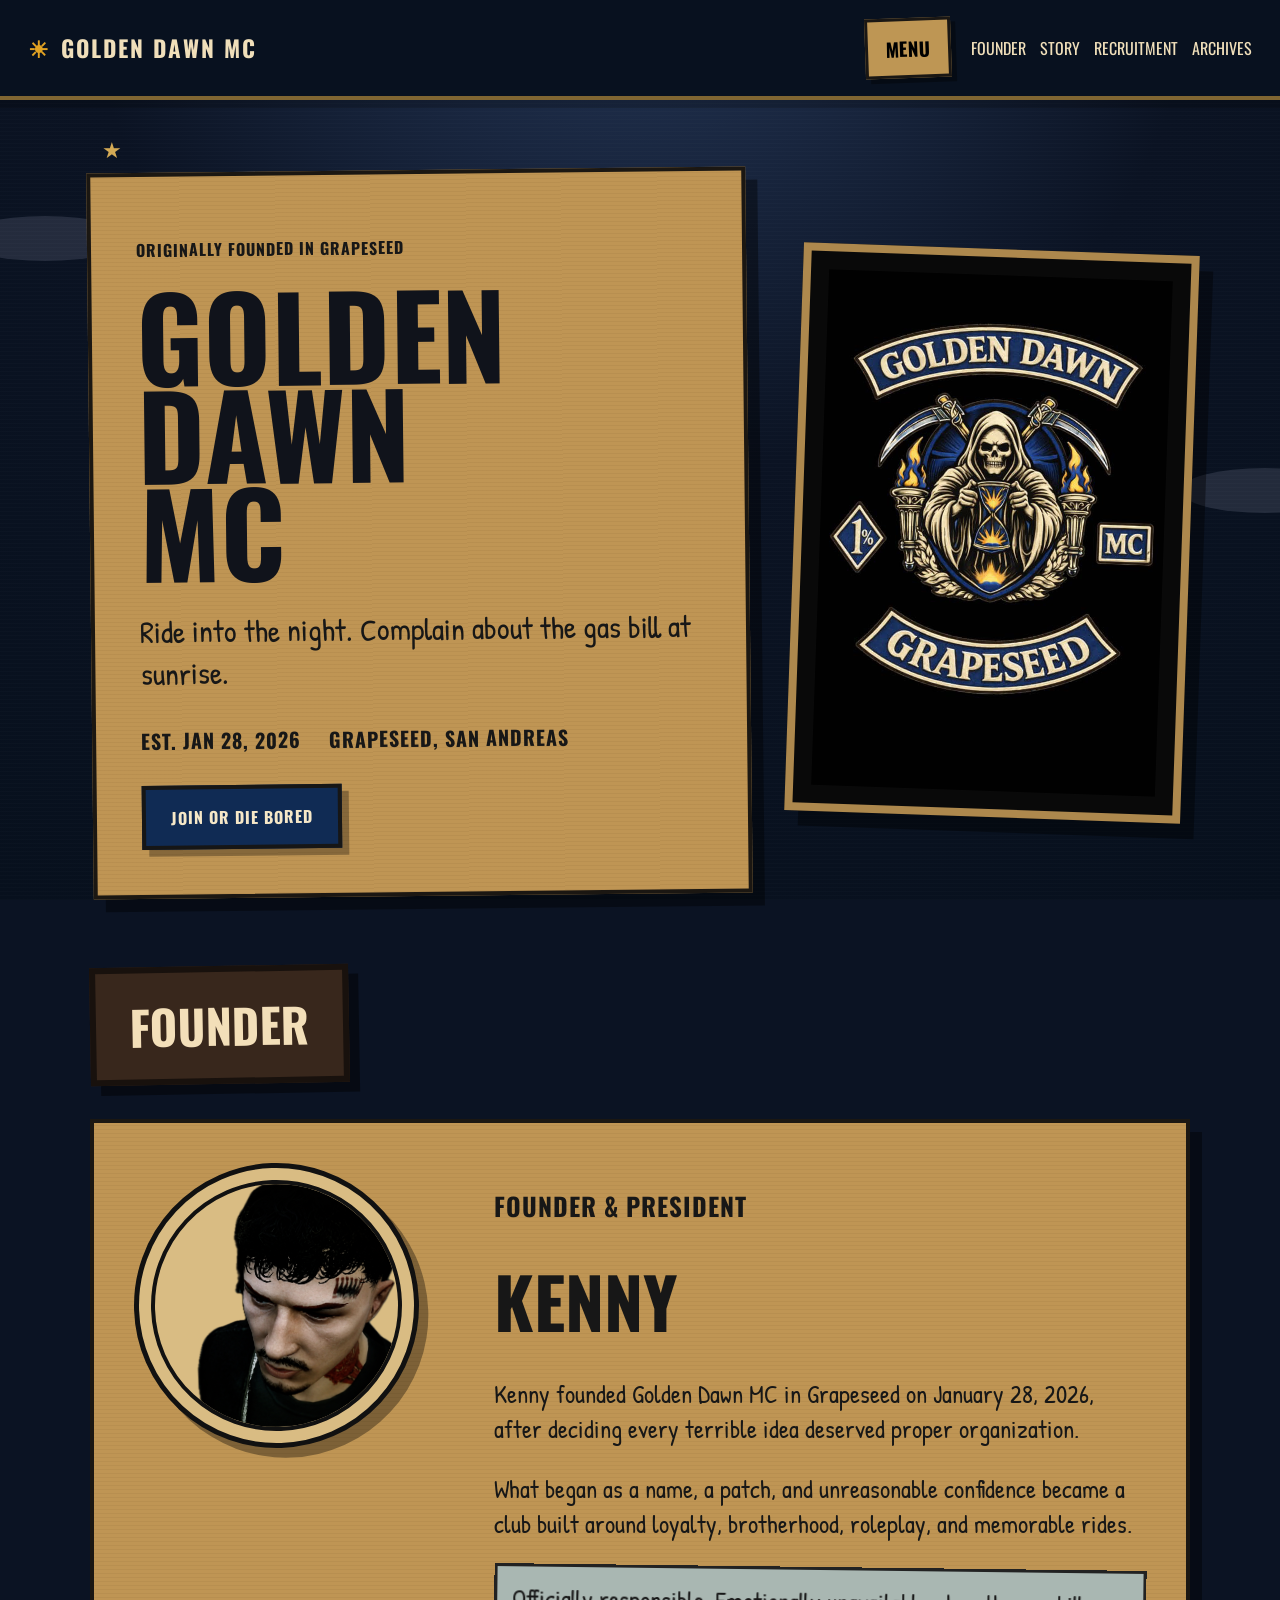
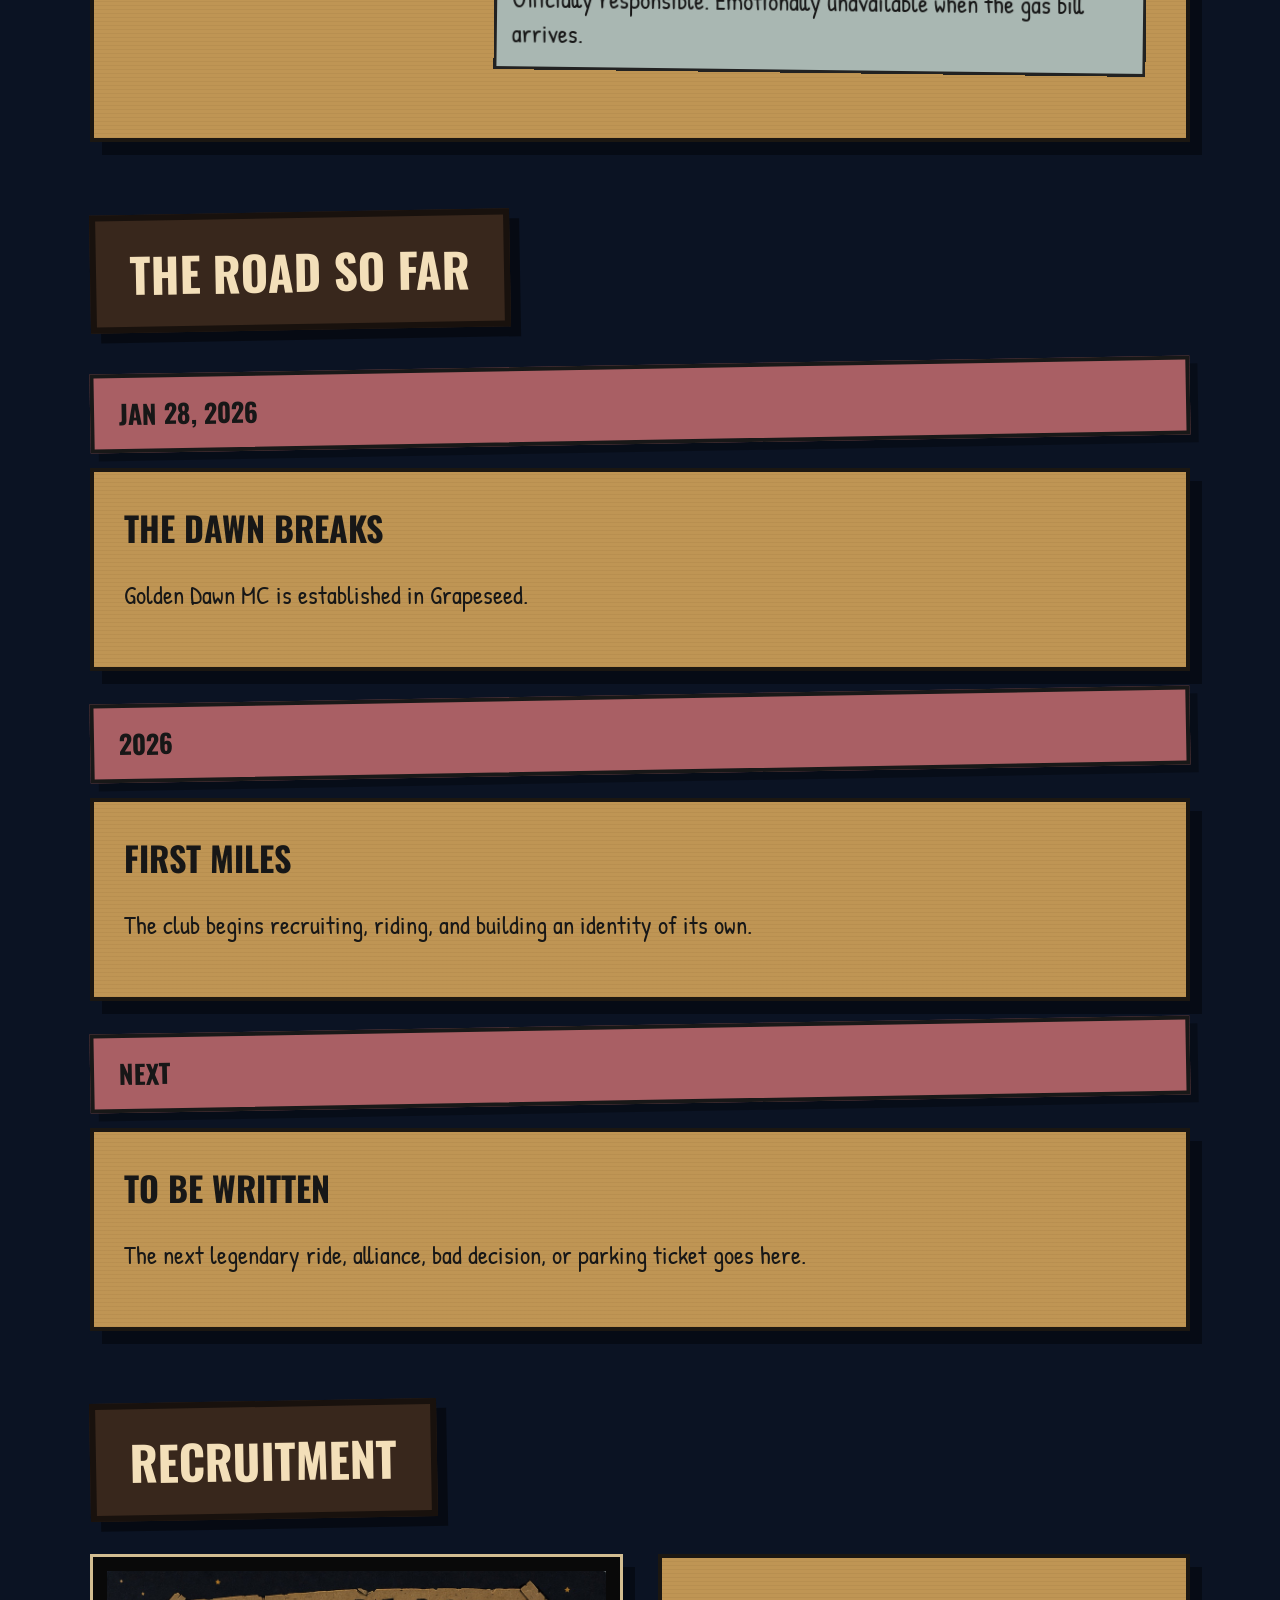
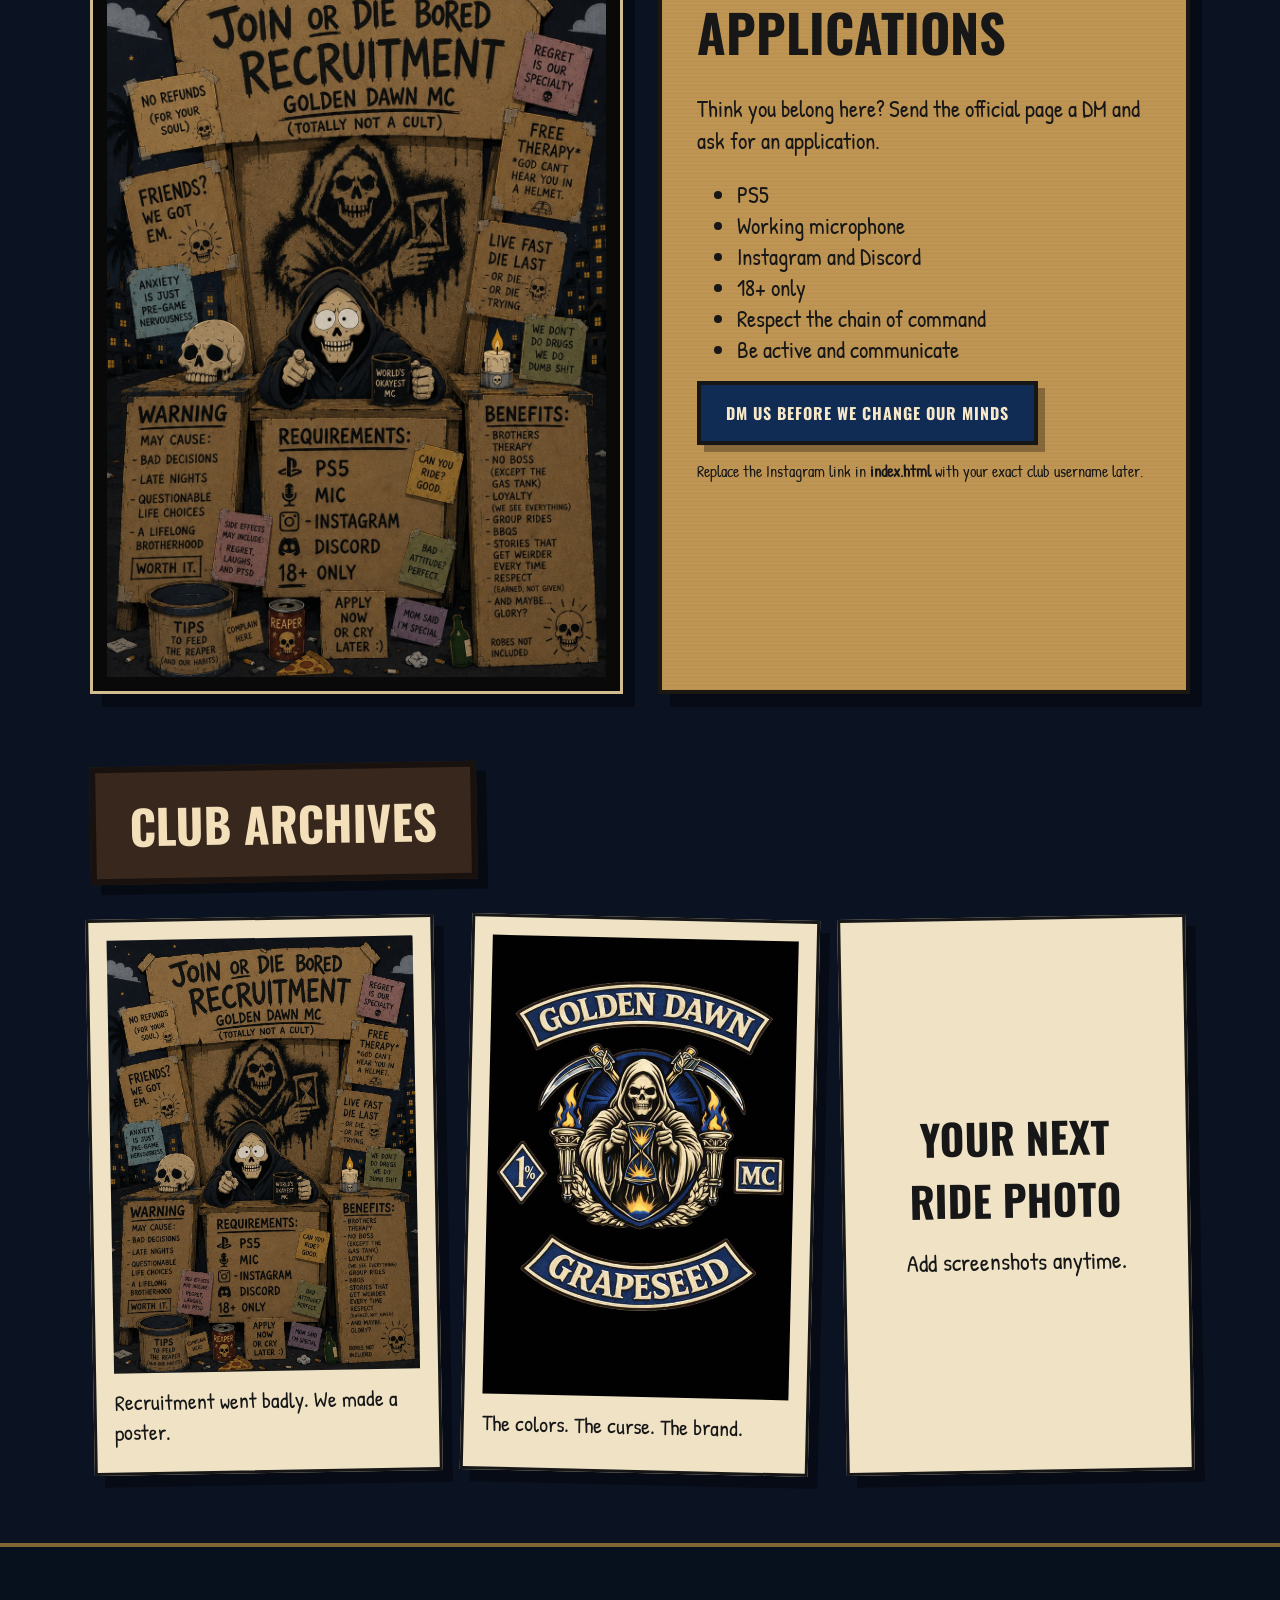
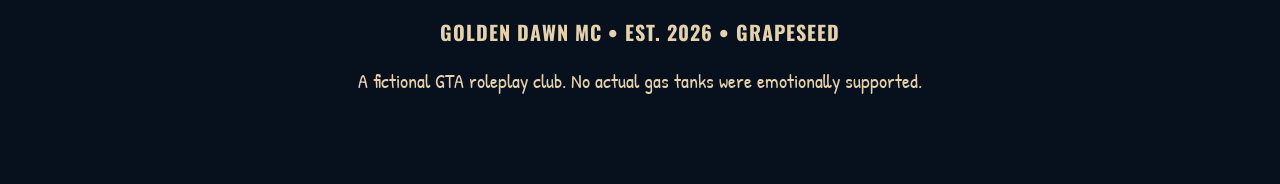
==== commit 8f6c4187: "Add files via upload" ====
--- a/index.html
+++ b/index.html
@@ -50,7 +50,7 @@
       <div class="section-label">FOUNDER</div>
       <article class="founder-card cardboard">
         <div class="founder-photo-frame">
-          <img src="kenny-founder.jpg" alt="Kenny, founder and president of Golden Dawn MC">
+          <img src="kenny-founder.jpg.png" alt="Kenny, founder and president of Golden Dawn MC">
         </div>
         <div class="founder-copy">
           <p class="tiny-label">FOUNDER & PRESIDENT</p>
